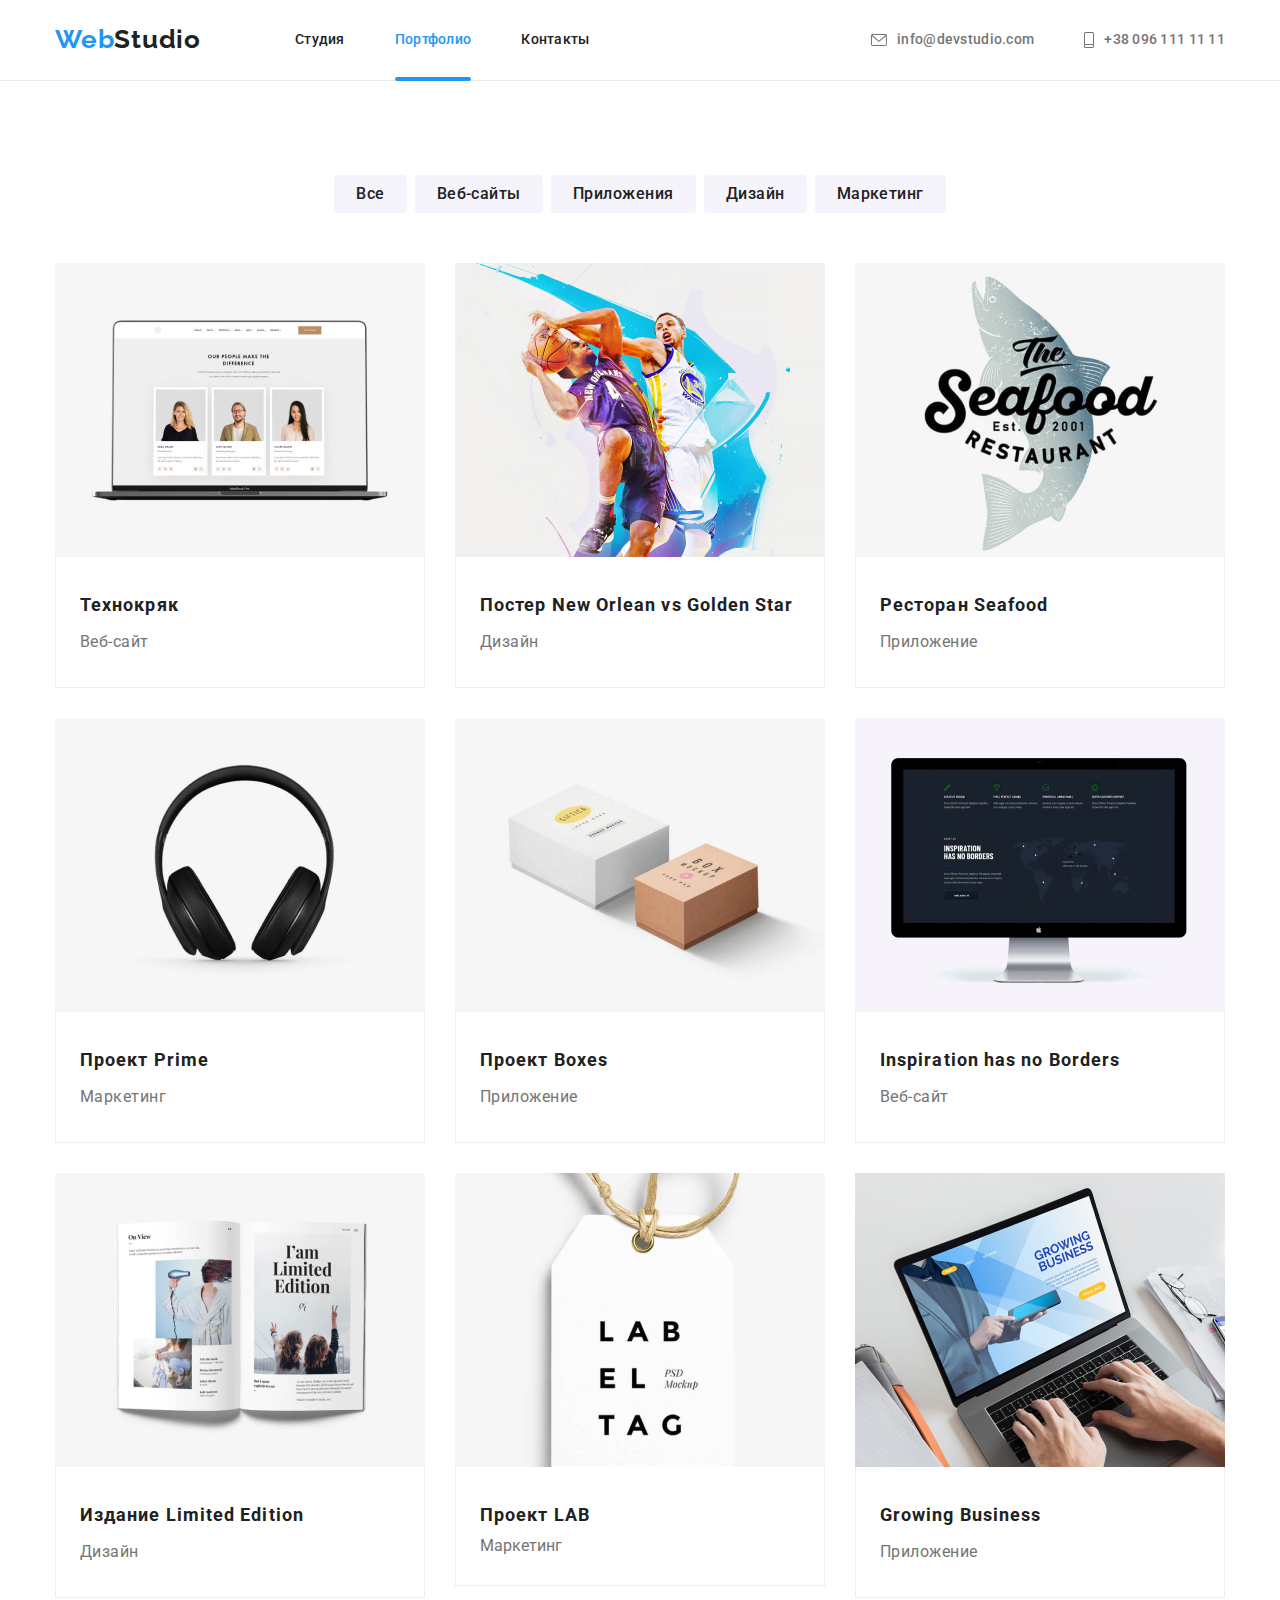
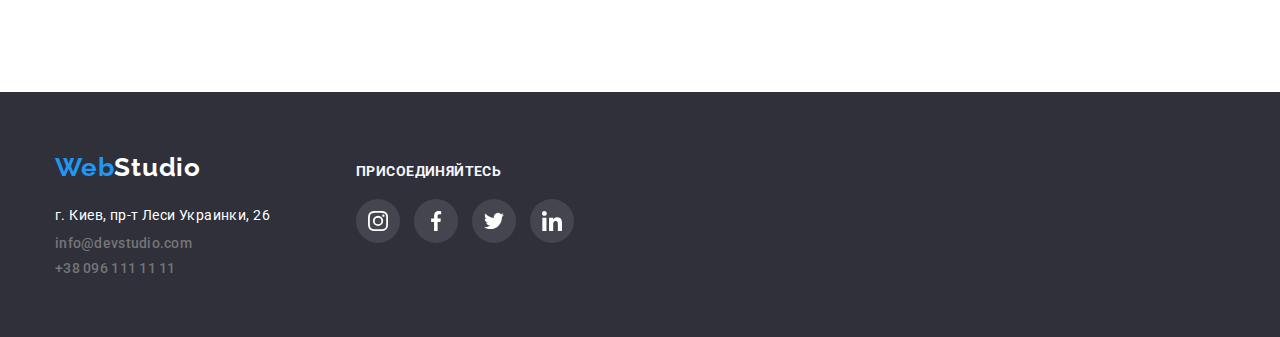
==== portfolio.html @ bec36467 "Add files via upload" ====
<!DOCTYPE html>
<html lang="ru">

<head>
    <meta charset="UTF-8">
    <meta name="viewport" content="width=device-width, initial-scale=1.0">
    <title>Document</title>
    <link rel="preconnect" href="https://fonts.googleapis.com">
    <link rel="preconnect" href="https://fonts.gstatic.com" crossorigin>
    <link rel="preconnect" href="https://fonts.googleapis.com">
    <link rel="preconnect" href="https://fonts.gstatic.com" crossorigin>
    <link rel="preconnect" href="https://fonts.googleapis.com">
    <link rel="preconnect" href="https://fonts.gstatic.com" crossorigin>
    <link
        href="https://fonts.googleapis.com/css2?family=Raleway:wght@700&family=Roboto:wght@400;500;700;900&display=swap"
        rel="stylesheet">
    <link rel="stylesheet"
        href="https://cdnjs.cloudflare.com/ajax/libs/modern-normalize/1.1.0/modern-normalize.min.css">

    <link rel="stylesheet" href="./css/styles.css">
    <style>
        li {
            list-style-type: none;
        }
    </style>
    <style>
        a {
            text-decoration: none;
        }
    </style>

</head>

<body>
    <!--шапка сайту-->
    <header class="page-header">
        <div class="container main-nav">
            <nav class="auss-nav">
                <a href="/" class="logo">
                    <span class="logo-blue">Web</span>Studio
                </a>

                <ul class="site-nav list ">
                    <li class="item"><a class="link " href="./index.html">Студия</a></li>
                    <li class="item"><a class="link current" href="./portfolio.html">Портфолио</a></li>
                    <li class="item"><a class="link" href="">Контакты</a></li>
                </ul>
            </nav>

            <ul class="sait-conntacts list">
                <li class="conntacts-link">
                    <a class="link" href="mailto:info@devstudio.com">
                        <svg class="icon" width="16px" height="12px">
                            <use href="./images/icons/sprite.svg#icon-envelope"></use>
                        </svg>
                        info@devstudio.com
                    </a>
                </li>
                <li class="conntacts-link">
                    <a class="link" href="tel:+380961111111">
                        <svg class="icon" width="10px" height="16px">
                            <use href="./images/icons/sprite.svg#icon-phone"></use>
                        </svg>
                        +38 096 111 11 11
                    </a>
                </li>
            </ul>
        </div>
    </header>
    <main>
<!-- Нащи роботы Кнопки -->
        <section class="section">
            <div class="container">
                <h1 class="visually-hidden list">Наши работы</h1>
                <ul class="features-button">
                    <li class="button-items">
                        <button type="button" class="button portfolio ">Все</button>
                    </li>
                    <li class="button-items">
                        <button type="button" class="button portfolio">Веб-сайты</button>
                    </li>
                    <li class="button-items">
                        <button type="button" class="button portfolio">Приложения</button>
                    </li>
                    <li class="button-items">
                        <button type="button" class="button portfolio">Дизайн</button>
                    </li>
                    <li class="button-items">
                        <button type="button" class="button portfolio">Маркетинг</button>
                    </li>
                </ul>
<!-- Картки -->
                <ul class="features-padding">
                    <li class="flex-features">
                            <a href="">
                                <div class="box">
                                    <p class="features-text">Lorem ipsum dolor sit amet consectetur adipisicing elit. Nisi, eius!</p>
                                    <img class="features-foto" src="./images/portfolio/notebook.jpg" alt="Ноутбук на білому фоні" width="370">
                                </div>
                                <div class="features-item">
                                    <h2 class="features-tittle">Технокряк</h2>
                                    <p class="link-text">Веб-сайт</p>
                                </div>
                            </a>
                    </li>
                    <li class="flex-features">
                        <a href="">
                            <div class="box">
                                <p class="features-text">Lorem ipsum dolor sit amet consectetur adipisicing elit. A, consectetur?</p>
                            <img class="features-foto" src="./images/portfolio/poster-new-orlean.jpg"
                                alt="Два чоловіка грають в баскетбол" width="370">
                            </div>
                            <div class="features-item">
                                <h2 class="features-tittle">Постер New Orlean vs Golden Star</h2>
                                <p class="link-text">Дизайн</p>
                            </div>
                        </a>
                    </li>
                    <li class="flex-features">
                        <a href="">
                            <div class="box">
                                <p class="features-text">Lorem ipsum dolor sit amet consectetur, adipisicing elit. Deserunt, nam.</p>
                                <img class="features-foto" src="./images/portfolio/restaurant.jpg" alt="Логотип ресторану" width="370">
                            </div>
                            <div class="features-item">
                                <h2 class="features-tittle">Ресторан Seafood</h2>
                                <p class="link-text">Приложение</p>
                            </div>
                        </a>

                    </li>
                    <li class="flex-features">
                        <a href="">
                            <div class="box">
                                <p class="features-text">Lorem ipsum dolor sit amet consectetur adipisicing elit. Laboriosam, consequatur.</p>
                                <img class="features-foto" src="./images/portfolio/headphone.jpg" alt="Наушники" width="370">
                            </div>
                            <div class="features-item">
                                <h2 class="features-tittle">Проект Prime</h2>
                                <p class="link-text">Маркетинг</p>
                            </div>
                        </a>
                    </li>
                    <li class="flex-features">
                        <a href="">
                            <div class="box">
                                <p class="features-text">Lorem ipsum dolor sit amet consectetur adipisicing elit. Laboriosam, consequatur.</p>
                                <img class="features-foto" src="./images/portfolio/boxes.jpg" alt="Дві коробки" width="370">
                            </div>
                            <div class="features-item">
                                <h2 class="features-tittle">Проект Boxes</h2>
                                <p class="link-text">Приложение</p>
                            </div>
                        </a>
                    </li>
                    <li class="flex-features">
                        <a href="">
                            <div class="box">
                                <p class="features-text">Lorem ipsum dolor sit amet consectetur adipisicing elit. Laboriosam, consequatur.</p>
                                <img class="features-foto" src="./images/portfolio/computer.jpg" alt="Компютер" width="370">
                            </div>
                            <div class="features-item">
                                <h2 class="features-tittle">Inspiration has no Borders</h2>
                                <p class="link-text">Веб-сайт</p>
                            </div>
                        </a>
                    </li>
                    <li class="flex-features">
                        <a href="">
                            <div class="box">
                                <p class="features-text">Lorem ipsum dolor sit amet consectetur adipisicing elit. Laboriosam, consequatur.</p>
                                <img class="features-foto" src="./images/portfolio/book.jpg" alt="Журнал" width="370">
                            </div>
                            <div class="features-item">
                                <h2 class="features-tittle">Издание Limited Edition</h2>
                                <p class="link-text">Дизайн</p>
                            </div>
                        </a>

                    </li>
                    <li class="flex-features">
                        <a href="">
                            <div class="box">
                                <p class="features-text">Lorem ipsum dolor sit amet consectetur adipisicing elit. Laboriosam, consequatur.</p>
                                <img class="features-foto" src="./images/portfolio/lab.jpg" alt="Логотіп лаб" width="370">
                            </div>
                            <div class="features-item">
                                <h2 class="features-tittle">Проект LAB</h2>
                                <p class="text">Маркетинг</p>
                            </div>
                        </a>
                    </li>
                    <li class="flex-features">
                        <a href="">
                           <div class="box">
                               <p class="features-text">Lorem ipsum dolor sit amet consectetur adipisicing elit. Laboriosam, consequatur.</p>
                                <img class="features-foto" src="./images/portfolio/notebookwork.jpg" alt="Чоловік працює за ноутбуком" width="370">
                           </div>
                            <div class="features-item">
                                <h2 class="features-tittle">Growing Business</h2>
                                <p class="link-text">Приложение</p>
                            </div>
                        </a>
                    </li>
                </ul>
            </div>

        </section>
    </main>
    <!--footer-->
    <footer class="footer">
        <div class="container footer-container">
            <div class="footer-content">
                <a class="logo-footer" href="index.html">
                    <span class="logo-blue">Web</span>Studio
                </a>
                <address class="sec-address">

                    <ul class="addres-footer">
                        <li class="address-items">
                            <a class="link-addres" href="https://goo.gl/maps/Mt8KbodLRVZhdB1g8">г. Киев, пр-т Леси
                                Украинки,
                                26</a>
                        </li>
                        <li class="address-items">
                            <a class="link-footer" href="mailto:info@devstudio.com">info@devstudio.com</a>
                        </li>
                        <li class="address-items">
                            <a class="link-footer" href="tel:+380961111111">+38 096 111 11 11</a>
                        </li>
                    </ul>
                </address>
            </div>
            <div class="follow-icon">

                <h3 class="footer-social-tittle ">присоединяйтесь</h3>
                <ul class="footer-icon-list">
                    <li class="footer-social">
                        <a href="" class="footer-icon-link">
                            <svg class="media-footer" width="20px" height="20px">
                                <use href="./images/icons/sprite.svg#icon-instagram"></use>
                            </svg>
                        </a>
                    </li>
                    <li class="footer-social">
                        <a href="" class="footer-icon-link">
                            <svg class="media-footer" width="20px" height="20px">
                                <use href="./images/icons/sprite.svg#icon-facebook"></use>
                            </svg>
                        </a>
                    </li>
                    <li class="footer-social">
                        <a href="" class="footer-icon-link">
                            <svg class="media-footer" width="20px" height="20px">
                                <use href="./images/icons/sprite.svg#icon-twitter"></use>
                            </svg>
                        </a>
                    </li>
                    <li class="footer-social">
                        <a href="" class="footer-icon-link">
                            <svg class="media-footer" width="20px" height="20px">
                                <use href="./images/icons/sprite.svg#icon-linkedin"></use>
                            </svg>
                        </a>
                    </li>
                </ul>
            </div>
        </div>
    </footer>

</body>

</html>
---- css/styles.css ----
/* колір хедер - rgba(255, 255, 255, 1) */
/*бекграунд1 -футер rgba(47, 48, 58, 1) */
/* background:2 #E5E5E5; */
/* бекграунд3 rgba(245, 244, 250, 1) */
/* основний текчт rgba(33, 33, 33, 1) */

:root {
  --primery-text-color: rgba(33, 33, 33, 1);
  --tittle-text-color: #757575;
  --accent-color: #2196f3;
  --primary-white-color: #ffffff;
  --background-color: #f5f4fa;
  --icon-color: #afb1b8;
}

body {
  color: var(--primery-text-color);
  font-family: roboto, sans-serif;
}

.visually-hidden {
  position: absolute;
  width: 1px;
  height: 1px;
  margin: -1px;
  border: 0;
  padding: 0;
  white-space: nowrap;
  clip-path: inset(100%);
  clip: rect(0 0 0 0);
  overflow: hidden;
}

h1,
h2,
h3,
p {
  margin: 0;
}

ul {
  margin: 0;
  padding: 0;
  list-style: none;
}

img {
  display: block;
  max-width: 100%;
  height: auto;
}

.list {
  list-style: none;
  padding: 0;
  margin: 0;
}

.container {
  padding-right: 15px;
  padding-left: 15px;
  margin-left: auto;
  margin-right: auto;
  width: 1200px;
}

.page-header {
  border-bottom: 1px solid #ececec;
}

/* logo */
.main-nav {
  display: flex;
  align-items: center;
  justify-content: space-between;
}

.auss-nav {
  display: flex;
}

.auss-nav .logo {
  display: block;
  padding-top: 24px;
  padding-bottom: 25px;
  margin-right: 94px;
}

.logo-blue {
  color: var(--accent-color);
  font-family: raleway;
  font-weight: 700;
  font-size: 26px;
  line-height: 1.19;
  letter-spacing: 0.03em;
}
.logo-blue:hover,
.logo-blue:focus {
  color: var(--primery-text-color);
}

.logo {
  color: var(--primery-text-color);
  font-family: raleway;
  font-weight: 700;
  font-size: 26px;
  line-height: 1.19;
  letter-spacing: 0.03em;
}
.logo:hover,
.logo:focus {
  color: var(--accent-color);
}

/* Site-nav */

.site-nav {
  display: flex;
}
.site-nav .item {
  margin-right: 50px;
}
.site-nav .item:last-child {
  margin-right: 0;
}

.site-nav .link {
  display: block;
  padding-top: 32px;
  padding-bottom: 32px;

  color: var(--primery-text-color);

  font-weight: 500;
  font-size: 14px;
  line-height: 1.14;
  letter-spacing: 0.02em;
  transition: color 250ms cubic-bezier(0.4, 0, 0.2, 1);
}
.site-nav .link.current {
  color: var(--accent-color);
  position: relative;
}
.link.link.current::after {
  content: "";
  position: absolute;
  bottom: -1px;
  left: 0;
  width: 100%;
  border-radius: 2px;
  border: 2px solid var(--accent-color);
  background-color: var(--accent-color);
}

.site-nav .link:hover,
.site-nav .link:focus {
  color: var(--accent-color);
}

.sait-conntacts {
  display: flex;
  align-items: center;
}

.sait-conntacts .conntacts-link {
  display: flex;
  margin-left: 50px;
}
.icon {
  margin-right: 10px;
  fill: currentColor;
}
.icon:hover,
.icon:focus {
  color: var(--accent-color);
}

.sait-conntacts .conntacts-link:first-child {
  margin-left: 0;
}

.sait-conntacts .link {
  display: flex;
  align-items: center;
  padding-top: 32px;
  padding-bottom: 32px;

  color: var(--tittle-text-color);

  font-weight: 500;
  font-size: 14px;
  line-height: 1.14;
  letter-spacing: 0.02em;
  transition: color 250ms cubic-bezier(0.4, 0, 0.2, 1);
}
.sait-conntacts .link:hover,
.sait-conntacts .link:focus {
  color: var(--accent-color);
}

/* hero */

.hero {
  max-width: 1600px;
  margin-left: auto;
  margin-right: auto;
  padding: 200px 0;
  text-align: center;

  background-color: #2f303a;
  background-image: linear-gradient(
      to top,
      rgba(47, 48, 58, 0.4),
      rgba(47, 48, 58, 0.4)
    ),
    url(../images/herobg.jpg);
  background-repeat: no-repeat;
  background-size: cover;
  background-position: center;
}

.hero-tittle {
  margin-top: 0;
  margin-bottom: 30px;
  color: var(--primary-white-color);
  font-weight: 900;
  font-size: 44px;
  line-height: 1.36;
  letter-spacing: 0.06em;
  text-transform: uppercase;
}
/* modal-hero */
.backdrop {
  position: fixed;
  top: 0;
  left: 0;
  width: 100%;
  height: 100%;

  background: rgba(0, 0, 0, 0.2);

  opacity: 1;
  transition: opacity 250ms cubic-bezier(0.4, 0, 0.2, 1);

  z-index: 1;
}
.backdrop.is-hidden {
  opacity: 0;
  pointer-events: none;
}

.backdrop.is-hidden .modal {
  transform: translate(-50%, -50%) scale(0.9);
}

.modal {
  padding-top: 40px;
  position: absolute;
  top: 50%;
  left: 50%;

  min-width: 528px;
  min-height: 581px;
  background: #ffffff;
  box-shadow: 0px 1px 3px rgba(0, 0, 0, 0.12), 0px 1px 1px rgba(0, 0, 0, 0.14),
    0px 2px 1px rgba(0, 0, 0, 0.2);
  border-radius: 4px;

  transform: translate(-50%, -50%) scale(1);
  transition: transform 250ms cubic-bezier(0.4, 0, 0.2, 1);
}

.button-close {
  position: absolute;
  top: 8px;
  right: 8px;
  width: 30px;
  height: 30px;

  cursor: pointer;

  border: 1px solid rgba(0, 0, 0, 0.1);
  background-color: var(--primary-white-color);
  border-radius: 50%;

  justify-content: center;
  align-items: center;
  transition: background-color 250ms cubic-bezier(0.4, 0, 0.2, 1);
}

.button-close:hover,
.button-close:focus {
  background-color: var(--accent-color);
}

/* Section */
.section {
  padding: 94px 0;
}

.section.work {
  padding-top: 0;
}

.section-tittle {
  margin-bottom: 50px;

  color: var(--primery-text-color);

  font-weight: 700;
  font-size: 36px;
  line-height: 1.16;
  text-align: center;
  letter-spacing: 0.03em;
}

.section.team {
  background-color: var(--background-color);
}
.job-image {
  display: flex;
}

/* features */
.features-button {
  margin-bottom: 50px;
}

.features-button {
  display: flex;
  justify-content: center;
}

.features {
  display: flex;
  margin: 0;
  padding: 0;
  list-style: none;
}

.features .item {
  width: 270px;
  margin-right: 30px;
}
.features-items {
  margin-right: 30px;
}
.features-items:last-child {
  margin-right: 0;
}

.features-item-icon {
  display: flex;
  justify-content: center;
  align-items: center;
  margin-bottom: 30px;
  width: 270px;
  height: 120px;
  background: #f5f4fa;
  border-radius: 4px;
}

.features .tittle {
  margin-top: 0;
  margin-bottom: 10px;
  color: var(--primery-text-color);
  font-weight: 700;
  font-size: 14px;
  line-height: 1.14;
  letter-spacing: 0.03em;
  text-transform: uppercase;
}

.features .text {
  margin-top: 0;
  margin-bottom: 0;
  color: var(--tittle-text-color);
  font-weight: 400;
  font-size: 14px;
  line-height: 1.74;
  letter-spacing: 0.03em;
}

/* Чем мы занимаемся */

img {
  display: block;
  max-width: 100%;
  height: auto;
}

.job-flex {
  margin-right: 30px;
}
.job-flex:last-child {
  margin-right: 0;
}
.thumb {
  position: relative;
}

.action {
  display: flex;
  align-items: center;
  justify-content: center;

  bottom: 0;
  left: 0;
  width: 370px;
  height: 70px;
  position: absolute;
  background: rgba(47, 48, 58, 0.8);
}
.action-tittle {
  display: flex;
  justify-content: center;

  font-weight: 700;
  font-size: 14px;
  line-height: 16px;
  letter-spacing: 0.03em;
  text-transform: uppercase;
  color: var(--primary-white-color);
}

/* team */

.team .list {
  display: flex;
}
.socials {
  align-items: center;
  justify-content: center;
  margin-top: 16px;
}
.social {
  margin-right: 10px;
}

.social .link {
  width: 44px;
  height: 44px;
  display: flex;
  justify-content: center;
  align-items: center;
  transition: background 250ms cubic-bezier(0.4, 0, 0.2, 1) 0s;
}

.social .link {
  border-radius: 50%;
  outline: none;
}
.social .link:focus .icon-media {
  fill: var(--primary-white-color);
}

.social .link:hover .icon-media {
  fill: var(--primary-white-color);
}

.social .link:hover,
.social .link:focus {
  background: var(--accent-color);
}
.icon-media {
  color: var(--accent-color);
  fill: var(--icon-color);
  transition: fill 250ms cubic-bezier(0.4, 0, 0.2, 1) 0s;
}

.team {
  display: flex;
}
.team-img {
  margin-left: 30px;
  box-shadow: 0px 1px 3px rgba(0, 0, 0, 0.12), 0px 1px 1px rgba(0, 0, 0, 0.14),
    0px 2px 1px rgba(0, 0, 0, 0.2);
  border-radius: 0px 0px 4px 4px;
}

.team-img:first-child {
  margin: 0;
}

.team-tittle {
  margin-bottom: 10px;
}

.team .team-tittle {
  color: var(--primery-text-color);
  font-weight: 500;
  font-size: 16px;
  line-height: 1.18;
  letter-spacing: 0.03em;
}

.team-padding {
  padding: 30px 0;
  text-align: center;
  background-color: #ffffff;
}

.team .text {
  margin-top: 0;
}

.team .text {
  color: var(--tittle-text-color);
  font-weight: 400;
  font-size: 16px;
  line-height: 1.18;
  letter-spacing: 0.03em;
}

/* Clients */
.action-clients {
  display: flex;
}
.clients {
  margin-left: 30px;
}

.link-clients {
  color: var(--icon-color);
  align-items: center;
  justify-content: center;
  display: flex;
  width: 170px;
  height: 92px;
  border-radius: 4px;
  border: 1px solid var(--icon-color);

  transition: color 250ms cubic-bezier(0.4, 0, 0.2, 1) 0s;
}

.link-clients:hover,
.link-clients:focus {
  color: var(--accent-color);
  border: 1px solid var(--accent-color);
}

.clients:first-child {
  margin-left: 0;
}

/* button */

.button {
  font-family: roboto;
}
.button.hero {
  display: inline-block;
  border: 1px solid transparent;
  border-radius: 4px;
  padding: 10px 32px;

  color: var(--primary-white-color);
  background-image: url("");
  background-color: var(--accent-color);
  font-weight: 700;
  font-size: 16px;
  line-height: 1.87;
  box-shadow: 0px 4px 4px rgba(0, 0, 0, 0.15);

  letter-spacing: 0.06em;
  cursor: pointer;
}
/* portfolio */

.button.portfolio {
  display: flex;

  border-radius: 4px;
  text-align: center;
  font-family: "Roboto";
  font-weight: 500;
  font-size: 16px;
  line-height: 1.62;
  letter-spacing: 0.03em;
  border: none;
  padding: 6px 22px;
  cursor: pointer;

  background-color: var(--background-color);
  color: var(--primery-text-color);

  transition: background-color 250ms cubic-bezier(0.4, 0, 0.2, 1) 0s,
    color 250ms cubic-bezier(0.4, 0, 0.2, 1) 0s,
    box-shadow 250ms cubic-bezier(0.4, 0, 0.2, 1) 0s;
}

.button.portfolio:hover,
.button.portfolio:focus {
  background-color: var(--accent-color);
  color: var(--primary-white-color);
  box-shadow: 0px 3px 1px rgba(0, 0, 0, 0.1), 0px 1px 2px rgba(0, 0, 0, 0.08),
    0px 2px 2px rgba(0, 0, 0, 0.12);
}

.button-items {
  margin-right: 8px;
}

.button-items:last-child {
  margin-right: 0;
}

/* portfolio */
.features-item {
  padding: 30px 24px;
  border-right: 1px solid #eeeeee;
  border-bottom: 1px solid #eeeeee;
  border-left: 1px solid #eeeeee;
}

.features-tittle {
  color: var(--primery-text-color);
  font-weight: 700;
  font-size: 18px;
  line-height: 2;
  letter-spacing: 0.06em;
}

.link-text {
  color: var(--tittle-text-color);
  font-weight: 400;

  font-size: 16px;
  line-height: 1.87;
  letter-spacing: 0.03em;
}

.link .footer {
  background-color: #fff;
}

.features-padding {
  display: flex;
  flex-wrap: wrap;
  margin: 0;
  padding: 0;
  list-style: none;
}

.flex-features {
  width: 370px;
  margin-right: 30px;
  margin-bottom: 30px;
}

.flex-features a {
  display: block;
  text-decoration: none;
  color: var(--tittle-text-color);
}

.flex-features a:hover,
.flex-features a:focus {
  box-shadow: 0px 1px 1px rgba(0, 0, 0, 0.12), 0px 4px 4px rgba(0, 0, 0, 0.06),
    1px 4px 6px rgba(0, 0, 0, 0.16);
}

.flex-features:nth-last-child(-n + 3) {
  margin-bottom: 0px;
}

.flex-features:nth-child(3n) {
  margin-right: 0;
}

.features-tittle {
  margin-bottom: 4px;
}
.box {
  position: relative;
  overflow: hidden;
}
.box::before {
  display: inline-block;
  position: absolute;
  content: "";
  width: 100%;
  height: 100%;
  background-color: rgba(33, 150, 243, 0.9);
  transform: translateY(100%);
  transition: transform 250ms cubic-bezier(0.4, 0, 0.2, 1);
}

.flex-features .features-text {
  width: 100%;
  padding: 63px 24px;
  position: absolute;
  top: 50%;
  left: 50%;
  transform: translate(-50%, 30%);
  transition: transform 250ms cubic-bezier(0.4, 0, 0.2, 1);
  color: var(--primary-white-color);
  font-size: 18px;
  line-height: 1.55;
  opacity: 0;
}
.features-padding a:hover .features-text {
  transform: translate(-50%, -50%);
  opacity: 1;
}

.features-padding a:hover .box::before {
  transform: translateY(0);
  opacity: 1;
}

.features-padding a:focus .features-text {
  transform: translate(-50%, -50%);
  opacity: 1;
}

.features-padding a:focus .box::before {
  transform: translateY(0);
  opacity: 1;
}

/* footer */
.footer-container {
  display: flex;
  align-items: baseline;
}
.follow-icon {
  margin-left: 70px;
}

.footer {
  background-color: #2f303a;
}

.footer {
  padding: 60px 0;
  background-color: #2f303a;
}

.logo-footer {
  width: 145px;
  height: 31px;
  color: #ffffff;
  font-family: raleway;
  font-weight: 700;
  font-size: 26px;
  line-height: 1.19;
  letter-spacing: 0.03em;
  margin-bottom: 20px;
}
.logo-footer:hover,
.logo-footer:focus {
  color: var(--accent-color);
}

.sec-address {
  width: 231px;
  margin-top: 20px;
  font-style: normal;
}

.address-items {
  margin-top: 0;
  margin-bottom: 9px;
}

.address-items:last-child {
  margin-bottom: 0;
}

.link-addres {
  display: flex;

  color: var(--primary-white-color);
  font-weight: 400;
  font-size: 14px;
  line-height: 1.74;
  letter-spacing: 0.03em;
}

.link-footer {
  display: flex;
  margin-top: 0;

  color: var(--tittle-text-color);

  font-weight: 500;
  font-size: 14px;
  line-height: 1.14;
  letter-spacing: 0.02em;
  transition: color 250ms cubic-bezier(0.4, 0, 0.2, 1) 0s;
}

.addres-footer .link-footer:hover,
.addres-footer .link-footer:focus {
  color: var(--accent-color);
}

/* Присойденяйтесь */
.footer-social-tittle {
  text-transform: uppercase;
  font-weight: 700;
  font-size: 14px;
  line-height: 16px;
  letter-spacing: 0.03em;
  color: var(--background-color);
}

.footer-social {
  display: inline-block;
  margin-right: 10px;
}

.footer-social:last-child {
  margin-right: 0;
}

.footer-icon-list {
  margin-top: 20px;
}

.footer-icon-link {
  display: flex;
  align-items: center;
  justify-content: center;
  border: none;
  width: 44px;
  height: 44px;
  background-color: #ffffff1a;
  border-radius: 50%;

  transition: background-color 250ms cubic-bezier(0.4, 0, 0.2, 1) 0s;
}

.media-footer {
  fill: currentColor;
  color: #ffffff;
}
.footer-icon {
  border-radius: 50%;
}
.footer-icon-link:hover,
.footer-icon-link:focus {
  background-color: var(--accent-color);
}
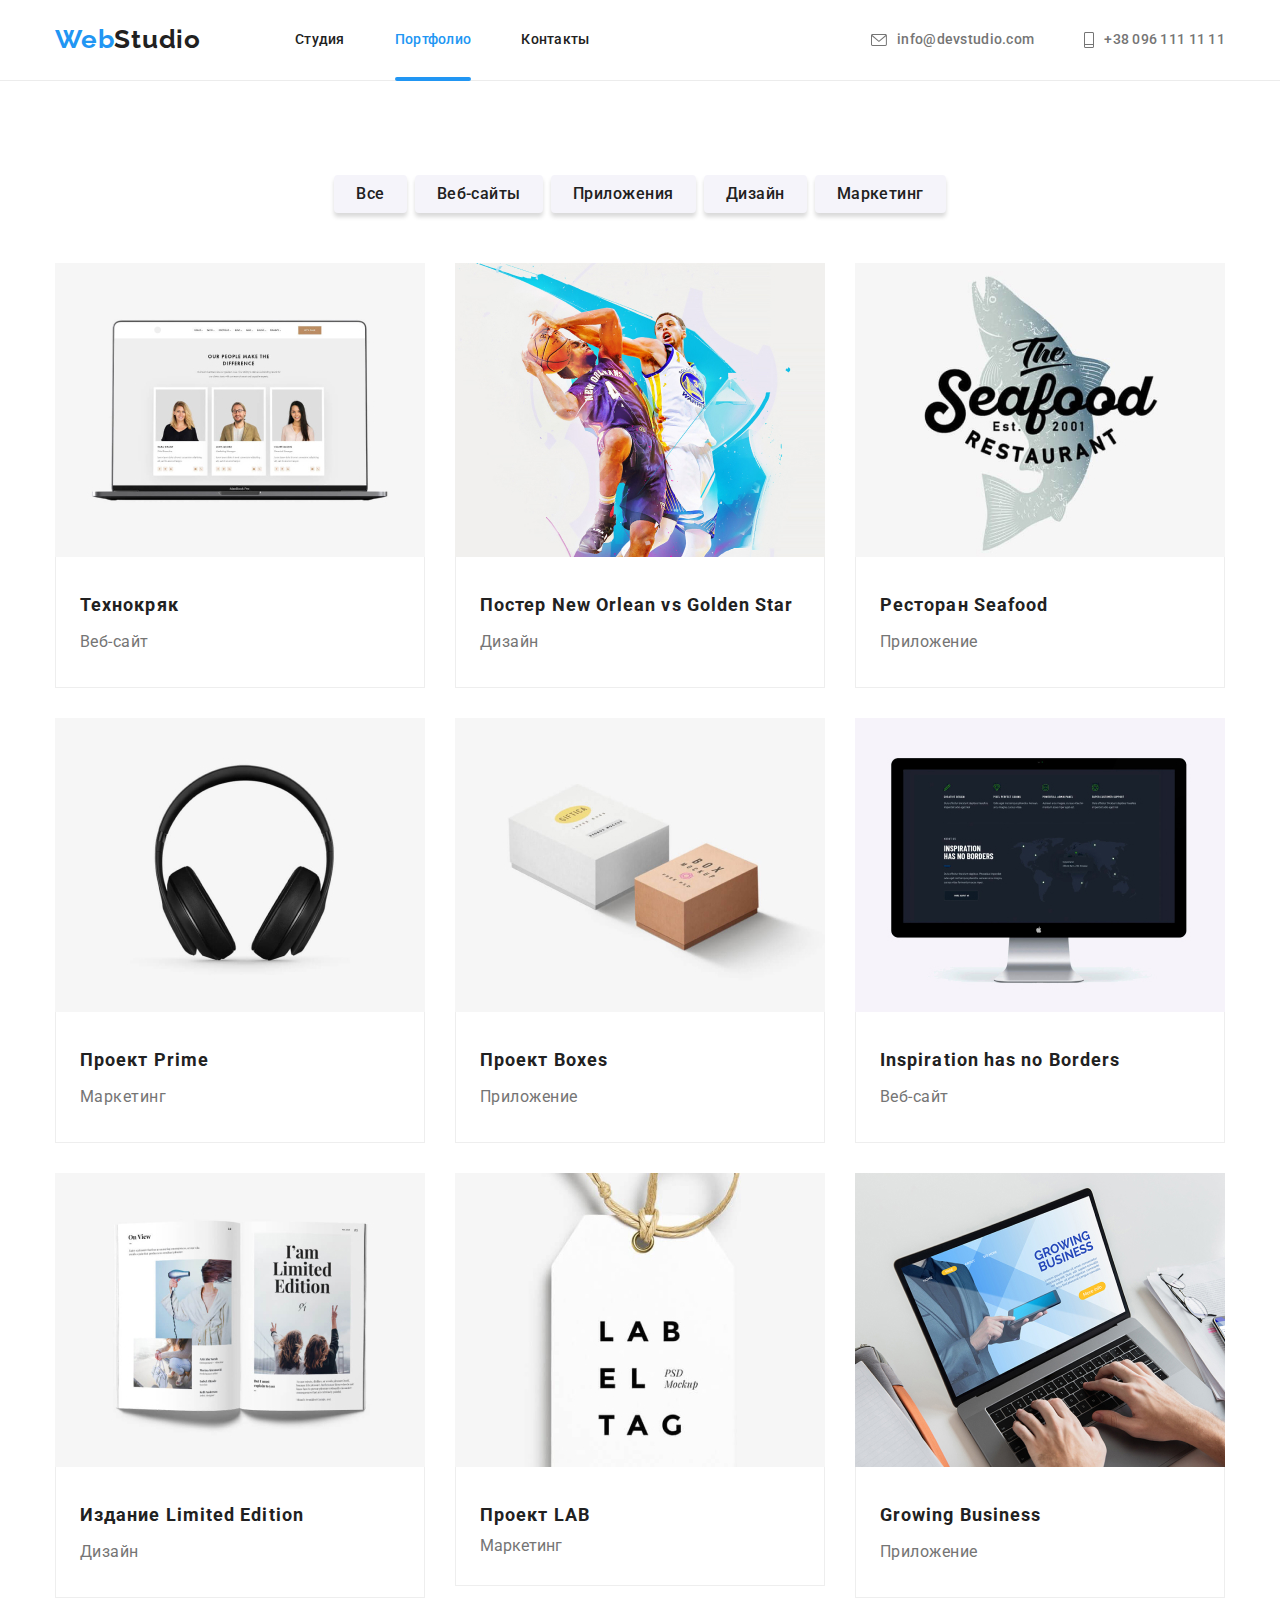
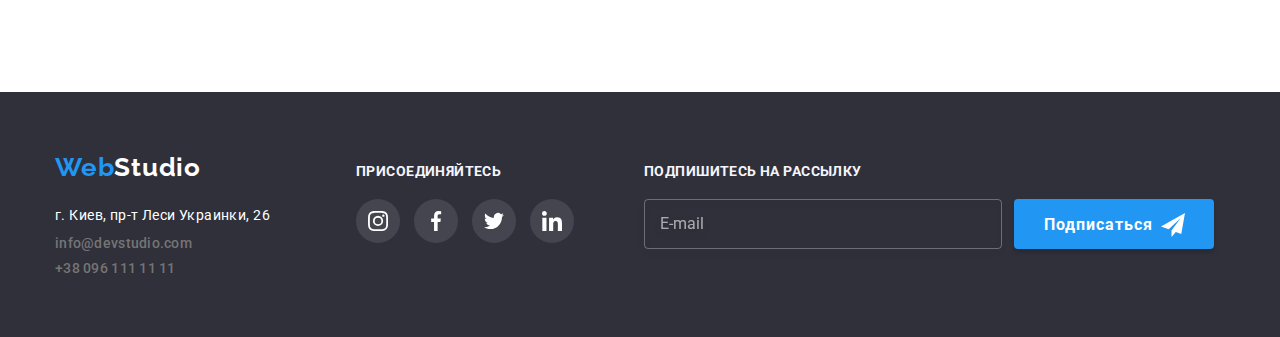
==== commit 843e73aa: "svg" ====
--- a/portfolio.html
+++ b/portfolio.html
@@ -215,11 +215,10 @@
                     <span class="logo-blue">Web</span>Studio
                 </a>
                 <address class="sec-address">
-
+    
                     <ul class="addres-footer">
                         <li class="address-items">
-                            <a class="link-addres" href="https://goo.gl/maps/Mt8KbodLRVZhdB1g8">г. Киев, пр-т Леси
-                                Украинки,
+                            <a class="link-addres" href="https://goo.gl/maps/Mt8KbodLRVZhdB1g8">г. Киев, пр-т Леси Украинки,
                                 26</a>
                         </li>
                         <li class="address-items">
@@ -232,7 +231,7 @@
                 </address>
             </div>
             <div class="follow-icon">
-
+    
                 <h3 class="footer-social-tittle ">присоединяйтесь</h3>
                 <ul class="footer-icon-list">
                     <li class="footer-social">
@@ -265,6 +264,19 @@
                     </li>
                 </ul>
             </div>
+            <div class="join">
+                <h3 class="footer-social-tittle ">Подпишитесь на рассылку</h3>
+                <div class="join-section">
+                    <label class="join_lable" for="email"></label>
+                    <input id="email" class="join_input" type="email" name="email" placeholder="E-mail">
+                    <button class="button join-button" type="submit">
+                        Подписаться
+                        <svg class="join_svg" width="24px" height="24px">
+                            <use href="./images/icons/sprite.svg#icon-modal-send"></use>
+                        </svg>
+                    </button>
+                </div>
+            </div>
         </div>
     </footer>
 
--- a/css/styles.css
+++ b/css/styles.css
@@ -11,6 +11,7 @@
   --primary-white-color: #ffffff;
   --background-color: #f5f4fa;
   --icon-color: #afb1b8;
+  --footer-bgc: ; #2F303A;
 }
 
 body {
@@ -259,8 +260,9 @@
   top: 50%;
   left: 50%;
 
-  min-width: 528px;
-  min-height: 581px;
+  width: 528px;
+  height: 581px;
+  padding: 40px;
   background: #ffffff;
   box-shadow: 0px 1px 3px rgba(0, 0, 0, 0.12), 0px 1px 1px rgba(0, 0, 0, 0.14),
     0px 2px 1px rgba(0, 0, 0, 0.2);
@@ -268,6 +270,9 @@
 
   transform: translate(-50%, -50%) scale(1);
   transition: transform 250ms cubic-bezier(0.4, 0, 0.2, 1);
+
+
+  text-align: initial;
 }
 
 .button-close {
@@ -292,6 +297,123 @@
 .button-close:focus {
   background-color: var(--accent-color);
 }
+
+/* modal-form */
+
+.form{
+
+}
+
+.form-field{
+  position: relative;
+  margin-bottom: 10px;
+}
+
+.form-field:nth-child(4){
+  margin-bottom: 20px;
+}
+
+.form-field:nth-child(5) {
+  margin-bottom: 30px;
+}
+
+.modal-tittle{
+    margin-bottom: 12px;
+
+    font-size: 20px;
+    line-height: 23px;
+    text-align: center;
+    letter-spacing: 0.03em;
+
+    
+  
+}
+
+.form-label{
+  display: block;
+  margin-bottom: 4px;
+  color: var(--tittle-text-color);
+  
+  font-size: 12px;
+  line-height: 14px;
+  letter-spacing: 0.01em;
+}
+
+.form-input{
+  position: relative;
+  width: 100%;
+  height: 40px;
+  padding: 14px 42px; 
+  
+  color: var(--primery-text-color);
+  background-color: var(--primary-white-color);
+  border: 1px solid rgba(33, 33, 33, 0.2);
+  border-radius: 4px;
+
+  cursor: pointer;
+}
+
+.name-svg{
+  position: absolute;
+  top: 55%;
+  left: 15px;
+}
+
+.name-svg:focus {
+  color: #2196f3;
+}
+
+
+
+.textarea {
+  width: 100%;
+  height: 120px;
+  padding: 12px 16px;
+  resize: none;
+
+  border: 1px solid rgba(33, 33, 33, 0.2);
+  border-radius: 4px;
+}
+
+.textarea::placeholder {
+  
+  font-size: 12px;
+  line-height: 14px;
+  letter-spacing: 0.01em; 
+}
+
+.policy {
+  color: var(--tittle-text-color);
+  font-weight: 400;
+  font-size: 14px;
+  line-height: 24px;
+  letter-spacing: 0.03em;
+}
+
+.policy > a {
+  color: var(--accent-color);
+  text-decoration: underline;
+}
+
+.form-button{
+  width: 200px;
+  height: 50px;
+  
+  font-size: 16px;
+  line-height: 30px;
+
+  color: var(--primary-white-color);
+  background: var(--accent-color);
+  box-shadow: 0px 4px 4px rgba(0, 0, 0, 0.15);
+  border-radius: 4px;
+}
+.send-button {
+  display: flex;
+  justify-content: center;
+  padding: 10px 55px;
+}
+
+
 
 /* Section */
 .section {
@@ -547,23 +669,30 @@
 
 .button {
   font-family: roboto;
+  font-weight: 700;
+  font-size: 16px;
+  line-height: 30px;
+  
+  border-radius: 4px;
+  border: 1px solid transparent;
+  
+  align-items: center;
+  text-align: center;
+  letter-spacing: 0.06em;
+  cursor: pointer;
+  box-shadow: 0px 4px 4px rgba(0, 0, 0, 0.15);
 }
 .button.hero {
   display: inline-block;
-  border: 1px solid transparent;
-  border-radius: 4px;
+
   padding: 10px 32px;
 
   color: var(--primary-white-color);
   background-image: url("");
   background-color: var(--accent-color);
-  font-weight: 700;
-  font-size: 16px;
+  
   line-height: 1.87;
-  box-shadow: 0px 4px 4px rgba(0, 0, 0, 0.15);
-
-  letter-spacing: 0.06em;
-  cursor: pointer;
+  
 }
 /* portfolio */
 
@@ -572,7 +701,7 @@
 
   border-radius: 4px;
   text-align: center;
-  font-family: "Roboto";
+  font-family: Roboto;
   font-weight: 500;
   font-size: 16px;
   line-height: 1.62;
@@ -628,10 +757,6 @@
   font-size: 16px;
   line-height: 1.87;
   letter-spacing: 0.03em;
-}
-
-.link .footer {
-  background-color: #fff;
 }
 
 .features-padding {
@@ -720,6 +845,7 @@
 }
 
 /* footer */
+
 .footer-container {
   display: flex;
   align-items: baseline;
@@ -735,6 +861,10 @@
 .footer {
   padding: 60px 0;
   background-color: #2f303a;
+}
+
+.link .footer {
+  background-color: #fff;
 }
 
 .logo-footer {
@@ -798,6 +928,7 @@
 
 /* Присойденяйтесь */
 .footer-social-tittle {
+  margin-bottom: 20px;
   text-transform: uppercase;
   font-weight: 700;
   font-size: 14px;
@@ -843,3 +974,47 @@
 .footer-icon-link:focus {
   background-color: var(--accent-color);
 }
+
+.join {
+  margin-left: 70px;
+}
+
+.join-section {
+  display: flex;
+}
+
+.join_input {
+  width: 358px;
+  height: 50px;
+  margin-right: 12px;
+  padding: 16px 15px;
+
+  color: rgba(255, 255, 255, 0.6);
+  background-color: var(--footer-bgc);
+  border: 1px solid rgba(255, 255, 255, 0.3);
+  box-sizing: border-box;
+  filter: drop-shadow(0px 4px 4px rgba(0, 0, 0, 0.15));
+  border-radius: 4px;
+}
+
+.join_input::placeholder{
+  color: rgba(255, 255, 255, 0.6);
+}
+
+.join-button {
+  position: relative;
+
+  width: 200px;
+  height: 50px;
+  padding: 10px 62px 10px 29px;
+  color: var(--primary-white-color);
+  background-color: var(--accent-color);
+  
+  }
+  
+  .join_svg {
+    position: absolute;
+    top: 0;
+    right: 0;
+    margin: 13px 28px 13px 148px;
+  }